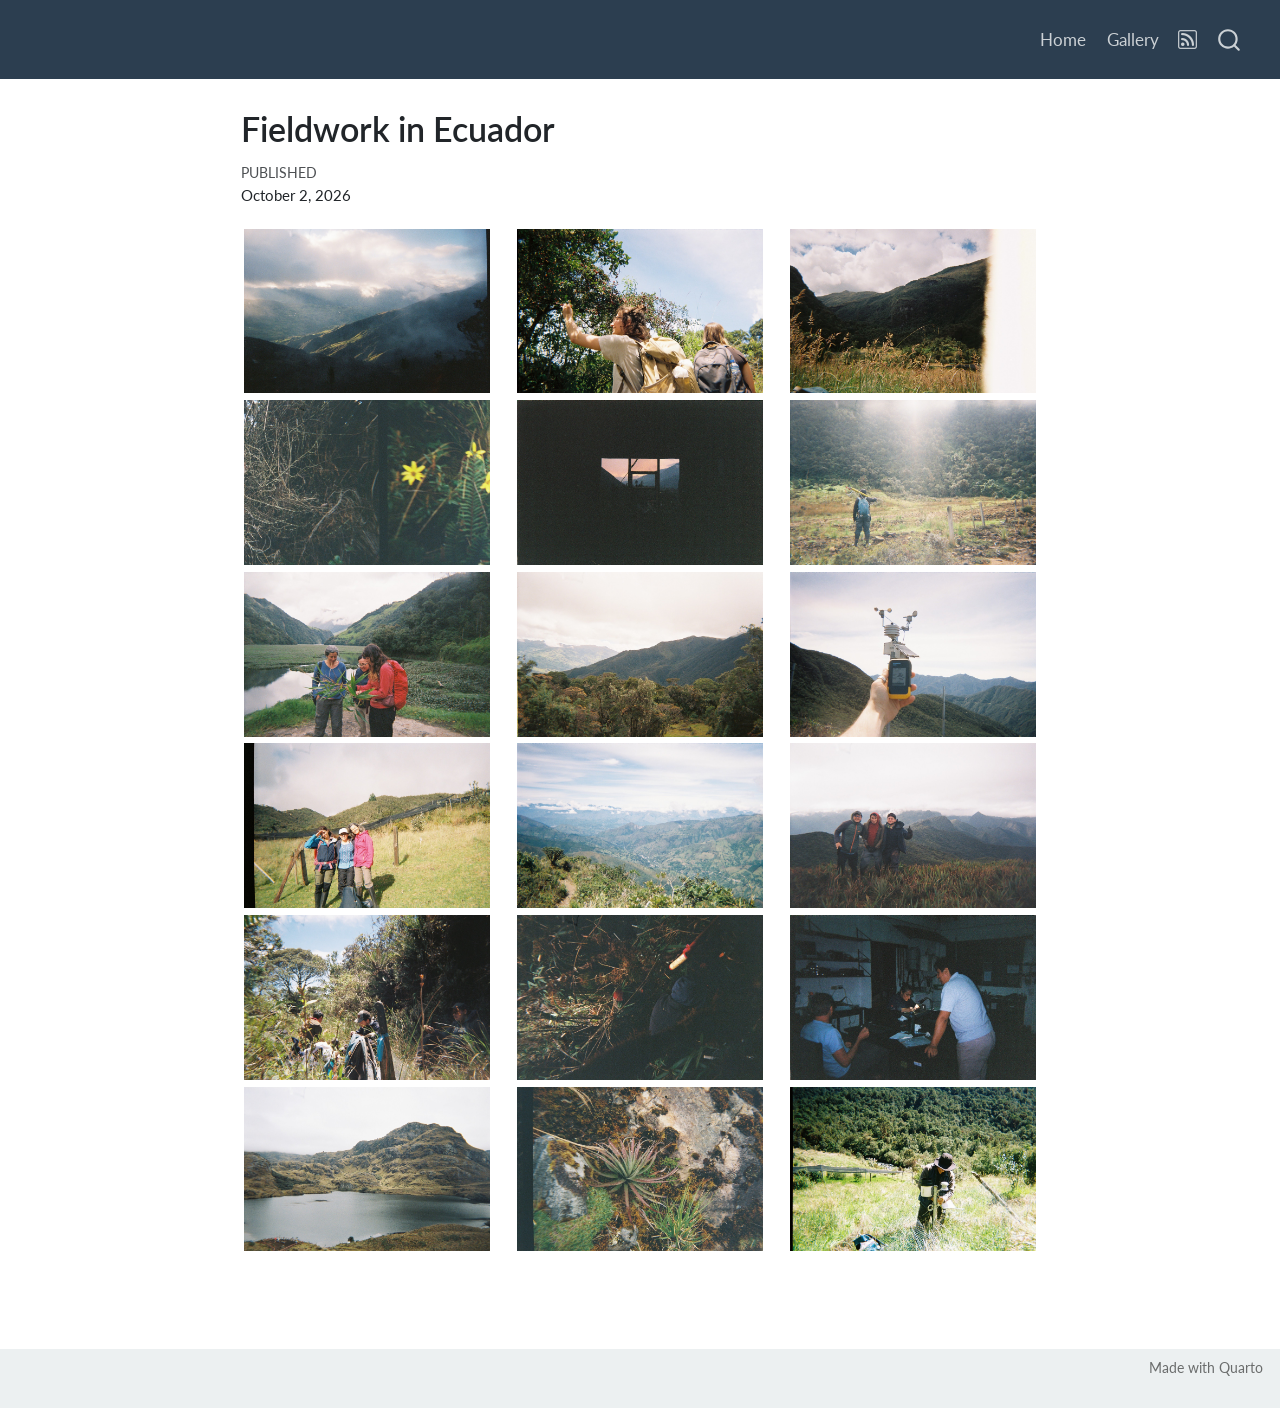
==== gallery/ecuador/index.html @ 5a34388e "Built site for gh-pages" ====
<!DOCTYPE html>
<html xmlns="http://www.w3.org/1999/xhtml" lang="en" xml:lang="en"><head>

<meta charset="utf-8">
<meta name="generator" content="quarto-1.11.9">

<meta name="viewport" content="width=device-width, initial-scale=1.0, user-scalable=yes">

<meta name="dcterms.date" content="2026-10-02">

<title>Fieldwork in Ecuador</title>
<style>
/* Default styles provided by pandoc.
** See https://pandoc.org/MANUAL.html#variables-for-html for config info.
*/
span.smallcaps{font-variant: small-caps;}
div.columns{display: flex; gap: 1.5em;}
div.column{flex: auto;}
@media screen {
div.columns{gap: min(4vw, 1.5em);}
div.column{overflow-x: auto;}
}
div.hanging-indent{margin-left: 1.5em; text-indent: -1.5em;}
ul.task-list{list-style: none;}
ul.task-list li input[type="checkbox"] {
  width: 0.8em;
  margin: 0 0.8em 0.2em -1em; /* quarto-specific, see https://github.com/quarto-dev/quarto-cli/issues/4556 */ 
  vertical-align: middle;
}
</style>


<script src="../../site_libs/quarto-nav/quarto-nav.js"></script>
<script src="../../site_libs/quarto-nav/headroom.min.js"></script>
<script src="../../site_libs/clipboard/clipboard.min.js"></script>
<script src="../../site_libs/quarto-search/autocomplete.umd.js"></script>
<script src="../../site_libs/quarto-search/fuse.min.js"></script>
<script src="../../site_libs/quarto-search/quarto-search.js"></script>
<meta name="quarto:offset" content="../../">
<script src="../../site_libs/quarto-html/quarto.js" type="module"></script>
<script src="../../site_libs/quarto-html/tabsets/tabsets.js" type="module"></script>
<script src="../../site_libs/quarto-html/scrollable-regions/scrollable-regions.js" type="module"></script>
<script src="../../site_libs/quarto-html/popper.min.js"></script>
<script src="../../site_libs/quarto-html/tippy.umd.min.js"></script>
<script src="../../site_libs/quarto-html/anchor.min.js"></script>
<link href="../../site_libs/quarto-html/tippy.css" rel="stylesheet">
<link href="../../site_libs/quarto-html/quarto-syntax-highlighting-63b5708e65d6cd79cd7618c58d0c21e7.css" rel="stylesheet" id="quarto-text-highlighting-styles">
<script src="../../site_libs/bootstrap/bootstrap.min.js"></script>
<link href="../../site_libs/bootstrap/bootstrap-icons.css" rel="stylesheet">
<link href="../../site_libs/bootstrap/bootstrap-8af029a779f9b9d9d5376f5a45286f89.min.css" rel="stylesheet" append-hash="true" id="quarto-bootstrap" data-mode="light">
<script src="../../site_libs/quarto-contrib/glightbox/glightbox.min.js"></script>
<link href="../../site_libs/quarto-contrib/glightbox/glightbox.min.css" rel="stylesheet">
<link href="../../site_libs/quarto-contrib/glightbox/lightbox.css" rel="stylesheet">
<script id="quarto-search-options" type="application/json">{
  "location": "navbar",
  "copy-button": false,
  "collapse-after": 3,
  "panel-placement": "end",
  "type": "overlay",
  "limit": 50,
  "keyboard-shortcut": [
    "f",
    "/",
    "s"
  ],
  "show-item-context": false,
  "language": {
    "search-no-results-text": "No results",
    "search-matching-documents-text": "matching documents",
    "search-copy-link-title": "Copy link to search",
    "search-hide-matches-text": "Hide additional matches",
    "search-more-match-text": "more match in this document",
    "search-more-matches-text": "more matches in this document",
    "search-clear-button-title": "Clear",
    "search-text-placeholder": "",
    "search-detached-cancel-button-title": "Cancel",
    "search-submit-button-title": "Submit",
    "search-label": "Search"
  }
}</script>


<link rel="stylesheet" href="../../styles.css">
<meta property="og:title" content="Fieldwork in Ecuador">
<meta property="og:image" content="https://pakillo.github.io/academic-website-template-Quarto/gallery/ecuador/cover.jpg">
<meta property="og:image:height" content="1215">
<meta property="og:image:width" content="1815">
<meta name="twitter:title" content="Fieldwork in Ecuador">
<meta name="twitter:image" content="https://pakillo.github.io/academic-website-template-Quarto/gallery/ecuador/cover.jpg">
<meta name="twitter:card" content="summary_large_image">
</head>

<body class="nav-fixed fullcontent quarto-light"><a id="quarto-skip-link" class="visually-hidden-focusable" href="#quarto-document-content">Skip to main content</a>

<div id="quarto-search-results"></div>
  <header id="quarto-header" class="headroom fixed-top">
    <nav class="navbar navbar-expand-lg " data-bs-theme="dark" aria-label="Site">
      <div class="navbar-container container-fluid">
          <button class="navbar-toggler" type="button" data-bs-toggle="collapse" data-bs-target="#navbarCollapse" aria-controls="navbarCollapse" aria-expanded="false" aria-label="Toggle navigation" onclick="if (window.quartoToggleHeadroom) { window.quartoToggleHeadroom(); }">
  <span class="navbar-toggler-icon"></span>
</button>
          <div class="collapse navbar-collapse" id="navbarCollapse">
            <ul class="navbar-nav navbar-nav-scroll ms-auto">
  <li class="nav-item">
    <a class="nav-link" href="../../index.html"> 
<span class="menu-text">Home</span></a>
  </li>  
  <li class="nav-item">
    <a class="nav-link" href="../../gallery.html"> 
<span class="menu-text">Gallery</span></a>
  </li>  
  <li class="nav-item compact">
    <a class="nav-link" href="../../index.xml"> <i class="bi bi-rss" role="img">
</i> 
<span class="menu-text"></span></a>
  </li>  
</ul>
          </div> <!-- /navcollapse -->
            <div class="quarto-navbar-tools">
</div>
            <div id="quarto-search" class="" title="Search"></div>
      </div> <!-- /container-fluid -->
    </nav>
</header>
<!-- content -->
<div id="quarto-content" class="quarto-container page-columns page-rows-contents page-layout-article page-navbar">
<!-- sidebar -->
<!-- margin-sidebar -->
    
<!-- main -->
<main class="content" id="quarto-document-content" tabindex="-1">

<header id="title-block-header" class="quarto-title-block default">
<div class="quarto-title">
<h1 class="title">Fieldwork in Ecuador</h1>
</div>



<div class="quarto-title-meta">

    
    <div>
    <div class="quarto-title-meta-heading">Published</div>
    <div class="quarto-title-meta-contents">
      <p class="date">October 2, 2026</p>
    </div>
  </div>
  
    
  </div>
  


</header>


<div class="quarto-layout-panel" data-layout-ncol="3">
<div class="quarto-layout-row">
<div class="quarto-layout-cell" style="flex-basis: 33.3%;justify-content: center;">
<p><a href="cover.jpg" class="lightbox" data-gallery="ecuador"><img src="cover.jpg" class="img-fluid"></a></p>
</div>
<div class="quarto-layout-cell" style="flex-basis: 33.3%;justify-content: center;">
<p><a href="chloe.JPG" class="lightbox" data-gallery="ecuador"><img src="chloe.JPG" class="img-fluid"></a></p>
</div>
<div class="quarto-layout-cell" style="flex-basis: 33.3%;justify-content: center;">
<p><a href="CNV00001.jpg" class="lightbox" data-gallery="ecuador"><img src="CNV00001.jpg" class="img-fluid"></a></p>
</div>
</div>
<div class="quarto-layout-row">
<div class="quarto-layout-cell" style="flex-basis: 33.3%;justify-content: center;">
<p><a href="CNV00003.jpg" class="lightbox" data-gallery="ecuador"><img src="CNV00003.jpg" class="img-fluid"></a></p>
</div>
<div class="quarto-layout-cell" style="flex-basis: 33.3%;justify-content: center;">
<p><a href="CNV00003b.JPG" class="lightbox" data-gallery="ecuador"><img src="CNV00003b.JPG" class="img-fluid"></a></p>
</div>
<div class="quarto-layout-cell" style="flex-basis: 33.3%;justify-content: center;">
<p><a href="CNV00004.jpg" class="lightbox" data-gallery="ecuador"><img src="CNV00004.jpg" class="img-fluid"></a></p>
</div>
</div>
<div class="quarto-layout-row">
<div class="quarto-layout-cell" style="flex-basis: 33.3%;justify-content: center;">
<p><a href="CNV00006.jpg" class="lightbox" data-gallery="ecuador"><img src="CNV00006.jpg" class="img-fluid"></a></p>
</div>
<div class="quarto-layout-cell" style="flex-basis: 33.3%;justify-content: center;">
<p><a href="CNV00007.jpg" class="lightbox" data-gallery="ecuador"><img src="CNV00007.jpg" class="img-fluid"></a></p>
</div>
<div class="quarto-layout-cell" style="flex-basis: 33.3%;justify-content: center;">
<p><a href="CNV00007b.JPG" class="lightbox" data-gallery="ecuador"><img src="CNV00007b.JPG" class="img-fluid"></a></p>
</div>
</div>
<div class="quarto-layout-row">
<div class="quarto-layout-cell" style="flex-basis: 33.3%;justify-content: center;">
<p><a href="CNV00008.jpg" class="lightbox" data-gallery="ecuador"><img src="CNV00008.jpg" class="img-fluid"></a></p>
</div>
<div class="quarto-layout-cell" style="flex-basis: 33.3%;justify-content: center;">
<p><a href="CNV00014.JPG" class="lightbox" data-gallery="ecuador"><img src="CNV00014.JPG" class="img-fluid"></a></p>
</div>
<div class="quarto-layout-cell" style="flex-basis: 33.3%;justify-content: center;">
<p><a href="CNV00018.jpg" class="lightbox" data-gallery="ecuador"><img src="CNV00018.jpg" class="img-fluid"></a></p>
</div>
</div>
<div class="quarto-layout-row">
<div class="quarto-layout-cell" style="flex-basis: 33.3%;justify-content: center;">
<p><a href="CNV00019.jpg" class="lightbox" data-gallery="ecuador"><img src="CNV00019.jpg" class="img-fluid"></a></p>
</div>
<div class="quarto-layout-cell" style="flex-basis: 33.3%;justify-content: center;">
<p><a href="CNV00020.jpg" class="lightbox" data-gallery="ecuador"><img src="CNV00020.jpg" class="img-fluid"></a></p>
</div>
<div class="quarto-layout-cell" style="flex-basis: 33.3%;justify-content: center;">
<p><a href="ecsf.JPG" class="lightbox" data-gallery="ecuador"><img src="ecsf.JPG" class="img-fluid"></a></p>
</div>
</div>
<div class="quarto-layout-row">
<div class="quarto-layout-cell" style="flex-basis: 33.3%;justify-content: center;">
<p><a href="paramo.JPG" class="lightbox" data-gallery="ecuador"><img src="paramo.JPG" class="img-fluid"></a></p>
</div>
<div class="quarto-layout-cell" style="flex-basis: 33.3%;justify-content: center;">
<p><a href="paramo1.JPG" class="lightbox" data-gallery="ecuador"><img src="paramo1.JPG" class="img-fluid"></a></p>
</div>
<div class="quarto-layout-cell" style="flex-basis: 33.3%;justify-content: center;">
<p><a href="walter.JPG" class="lightbox" data-gallery="ecuador"><img src="walter.JPG" class="img-fluid"></a></p>
</div>
</div>
</div>



</main> <!-- /main -->
<script id="quarto-html-after-body" type="application/javascript">
  window.document.addEventListener("DOMContentLoaded", function (event) {
    const icon = "";
    const anchorJS = new window.AnchorJS();
    anchorJS.options = {
      placement: 'right',
      icon: icon
    };
    anchorJS.add('.anchored');
    const isCodeAnnotation = (el) => {
      for (const clz of el.classList) {
        if (clz.startsWith('code-annotation-')) {                     
          return true;
        }
      }
      return false;
    }
    const onCopySuccess = function(e) {
      // button target
      const button = e.trigger;
      // don't keep focus
      button.blur();
      // flash "checked"
      button.classList.add('code-copy-button-checked');
      var currentTitle = button.getAttribute("title");
      button.setAttribute("title", "Copied!");
      let tooltip;
      if (window.bootstrap) {
        button.setAttribute("data-bs-toggle", "tooltip");
        button.setAttribute("data-bs-placement", "left");
        button.setAttribute("data-bs-title", "Copied!");
        tooltip = new bootstrap.Tooltip(button, 
          { trigger: "manual", 
            customClass: "code-copy-button-tooltip",
            offset: [0, -8]});
        tooltip.show();    
      }
      setTimeout(function() {
        if (tooltip) {
          tooltip.hide();
          button.removeAttribute("data-bs-title");
          button.removeAttribute("data-bs-toggle");
          button.removeAttribute("data-bs-placement");
        }
        button.setAttribute("title", currentTitle);
        button.classList.remove('code-copy-button-checked');
      }, 1000);
      // clear code selection
      e.clearSelection();
    }
    const getTextToCopy = function(trigger) {
      const outerScaffold = trigger.parentElement.cloneNode(true);
      const codeEl = outerScaffold.querySelector('code');
      for (const childEl of codeEl.children) {
        if (isCodeAnnotation(childEl)) {
          childEl.remove();
        }
      }
      return codeEl.innerText;
    }
    const clipboard = new window.ClipboardJS('.code-copy-button:not([data-in-quarto-modal])', {
      text: getTextToCopy
    });
    clipboard.on('success', onCopySuccess);
    if (window.document.getElementById('quarto-embedded-source-code-modal')) {
      const clipboardModal = new window.ClipboardJS('.code-copy-button[data-in-quarto-modal]', {
        text: getTextToCopy,
        container: window.document.getElementById('quarto-embedded-source-code-modal')
      });
      clipboardModal.on('success', onCopySuccess);
    }
      var localhostRegex = new RegExp(/^(?:http|https):\/\/localhost\:?[0-9]*\//);
      var mailtoRegex = new RegExp(/^mailto:/);
        var filterRegex = new RegExp("https:\/\/pakillo\.github\.io\/academic-website-template-Quarto");
      var isInternal = (href) => {
          return filterRegex.test(href) || localhostRegex.test(href) || mailtoRegex.test(href);
      }
      // Inspect non-navigation links and adorn them if external
      window.quartoDecorateExternalLinks = function (root) {
     var links = (root || window.document).querySelectorAll('a[href]:not(.nav-link):not(.navbar-brand):not(.toc-action):not(.sidebar-link):not(.sidebar-item-toggle):not(.pagination-link):not(.no-external):not([aria-hidden]):not(.dropdown-item):not(.quarto-navigation-tool):not(.about-link)');
      for (var i=0; i<links.length; i++) {
        const link = links[i];
        if (!isInternal(link.href)) {
          // undo the damage that might have been done by quarto-nav.js in the case of
          // links that we want to consider external
          if (link.dataset.originalHref !== undefined) {
            link.href = link.dataset.originalHref;
          }
          if (!link.classList.contains('no-external-icon')) {
          }
        }
      }
      };
      window.quartoDecorateExternalLinks(window.document);
    // Esc closes the popup (WCAG 1.4.13) and focus leaving both trigger and
    // popup closes it (WCAG 2.4.11); tippy handles neither for interactive popups.
    const hideOnEscAndFocusOut = {
      name: 'hideOnEscAndFocusOut',
      defaultValue: true,
      fn(instance) {
        const dismiss = () => {
          // A show scheduled by the trigger delay would otherwise reopen it
          instance.clearDelayTimeouts();
          instance.hide();
        };
        const onKeyDown = (event) => {
          if (event.key !== 'Escape') {
            return;
          }
          // Keep Esc from also reaching page handlers (e.g. reveal.js overview),
          // except an open reveal.js slide menu, which Esc should close too.
          // The menu handles keys only when its keyboard option is on.
          const menuHandlesEsc = window.Reveal?.getPlugin?.('menu')?.isOpen() &&
            window.Reveal.getConfig().menu?.keyboard !== false;
          if (!menuHandlesEsc) {
            event.stopPropagation();
          }
          if (instance.popper.contains(window.document.activeElement)) {
            // Disabled while refocusing so the focus trigger does not reopen it
            instance.disable();
            instance.reference.focus();
            instance.enable();
          }
          dismiss();
        };
        const onFocusOut = (event) => {
          const target = event.relatedTarget;
          if (target && !instance.reference.contains(target) &&
              !instance.popper.contains(target)) {
            dismiss();
          }
        };
        // On the trigger too: a click trigger (code-annotations: select) has no
        // blur handling. Attached for the instance's lifetime so leaving the
        // trigger also cancels a show still pending on the trigger delay.
        instance.reference.addEventListener('focusout', onFocusOut);
        return {
          onShow() {
            window.document.addEventListener('keydown', onKeyDown, true);
            instance.popper.addEventListener('focusout', onFocusOut);
          },
          onHide() {
            window.document.removeEventListener('keydown', onKeyDown, true);
            instance.popper.removeEventListener('focusout', onFocusOut);
          },
          onDestroy() {
            instance.reference.removeEventListener('focusout', onFocusOut);
          },
        };
      },
    };
    function tippyHover(el, contentFn, onTriggerFn, onUntriggerFn) {
      const config = {
        allowHTML: true,
        maxWidth: 500,
        delay: 100,
        arrow: false,
        appendTo: function(el) {
            return el.parentElement;
        },
        interactive: true,
        interactiveBorder: 10,
        theme: 'quarto',
        placement: 'bottom-start',
        plugins: [hideOnEscAndFocusOut],
      };
      if (contentFn) {
        config.content = contentFn;
      }
      if (onTriggerFn) {
        config.onTrigger = onTriggerFn;
      }
      if (onUntriggerFn) {
        config.onUntrigger = onUntriggerFn;
      }
      window.tippy(el, config); 
    }
    const noterefs = window.document.querySelectorAll('a[role="doc-noteref"]');
    for (var i=0; i<noterefs.length; i++) {
      const ref = noterefs[i];
      tippyHover(ref, function() {
        // use id or data attribute instead here
        let href = ref.getAttribute('data-footnote-href') || ref.getAttribute('href');
        try { href = new URL(href).hash; } catch {}
        const id = href.replace(/^#\/?/, "");
        const note = window.document.getElementById(id);
        if (note) {
          return note.innerHTML;
        } else {
          return "";
        }
      });
    }
    const xrefs = window.document.querySelectorAll('a.quarto-xref');
    const processXRef = (id, note) => {
      // Strip column container classes
      const stripColumnClz = (el) => {
        el.classList.remove("page-full", "page-columns");
        if (el.children) {
          for (const child of el.children) {
            stripColumnClz(child);
          }
        }
      }
      stripColumnClz(note)
      if (id === null || id.startsWith('sec-')) {
        // Special case sections, only their first couple elements
        const container = document.createElement("div");
        if (note.children && note.children.length > 2) {
          container.appendChild(note.children[0].cloneNode(true));
          for (let i = 1; i < note.children.length; i++) {
            const child = note.children[i];
            if (child.tagName === "P" && child.innerText === "") {
              continue;
            } else {
              container.appendChild(child.cloneNode(true));
              break;
            }
          }
          if (window.Quarto?.typesetMath) {
            window.Quarto.typesetMath(container);
          }
          return container.innerHTML
        } else {
          if (window.Quarto?.typesetMath) {
            window.Quarto.typesetMath(note);
          }
          return note.innerHTML;
        }
      } else {
        // Remove any anchor links if they are present
        const anchorLink = note.querySelector('a.anchorjs-link');
        if (anchorLink) {
          anchorLink.remove();
        }
        if (window.Quarto?.typesetMath) {
          window.Quarto.typesetMath(note);
        }
        if (note.classList.contains("callout")) {
          return note.outerHTML;
        } else {
          return note.innerHTML;
        }
      }
    }
    for (var i=0; i<xrefs.length; i++) {
      const xref = xrefs[i];
      tippyHover(xref, undefined, function(instance) {
        instance.disable();
        let url = xref.getAttribute('href');
        let hash = undefined; 
        if (url.startsWith('#')) {
          hash = url;
        } else {
          try { hash = new URL(url).hash; } catch {}
        }
        if (hash) {
          const id = hash.replace(/^#\/?/, "");
          const note = window.document.getElementById(id);
          if (note !== null) {
            try {
              const html = processXRef(id, note.cloneNode(true));
              instance.setContent(html);
            } finally {
              instance.enable();
              instance.show();
            }
          } else {
            // See if we can fetch this
            fetch(url.split('#')[0])
            .then(res => res.text())
            .then(html => {
              const parser = new DOMParser();
              const htmlDoc = parser.parseFromString(html, "text/html");
              const note = htmlDoc.getElementById(id);
              if (note !== null) {
                const html = processXRef(id, note);
                instance.setContent(html);
              } 
            }).finally(() => {
              instance.enable();
              instance.show();
            });
          }
        } else {
          // See if we can fetch a full url (with no hash to target)
          // This is a special case and we should probably do some content thinning / targeting
          fetch(url)
          .then(res => res.text())
          .then(html => {
            const parser = new DOMParser();
            const htmlDoc = parser.parseFromString(html, "text/html");
            const note = htmlDoc.querySelector('main.content');
            if (note !== null) {
              // This should only happen for chapter cross references
              // (since there is no id in the URL)
              // remove the first header
              if (note.children.length > 0 && note.children[0].tagName === "HEADER") {
                note.children[0].remove();
              }
              const html = processXRef(null, note);
              instance.setContent(html);
            } 
          }).finally(() => {
            instance.enable();
            instance.show();
          });
        }
      }, function(instance) {
      });
    }
        let selectedAnnoteEl;
        const selectorForAnnotation = ( cell, annotation) => {
          let cellAttr = 'data-code-cell="' + cell + '"';
          let lineAttr = 'data-code-annotation="' +  annotation + '"';
          const selector = 'span[' + cellAttr + '][' + lineAttr + ']';
          return selector;
        }
        const selectCodeLines = (annoteEl) => {
          const doc = window.document;
          const targetCell = annoteEl.getAttribute("data-target-cell");
          const targetAnnotation = annoteEl.getAttribute("data-target-annotation");
          const annoteSpan = window.document.querySelector(selectorForAnnotation(targetCell, targetAnnotation));
          const lines = annoteSpan.getAttribute("data-code-lines").split(",");
          const lineIds = lines.map((line) => {
            return targetCell + "-" + line;
          })
          // Each band is positioned against its own containing block, which is
          // not the offsetParent of the lines, so place it from client rects.
          const placeBand = (band, firstEl, lastEl, codeBlock) => {
            const container = band.offsetParent;
            if (container === null) {
              return;
            }
            const containerRect = container.getBoundingClientRect();
            // Reveal.js scales slides with a transform, so convert client
            // pixels back to the CSS pixels of the container.
            const scale = containerRect.height / container.offsetHeight || 1;
            const firstRect = firstEl.getBoundingClientRect();
            const lastRect = lastEl.getBoundingClientRect();
            const top = (firstRect.top - containerRect.top) / scale - container.clientTop + container.scrollTop;
            const height = (lastRect.bottom - firstRect.top) / scale;
            band.style.top = top - 2 + "px";
            band.style.height = height + 4 + "px";
            if (codeBlock) {
              // Without the copy button wrapper, the containing block is wider
              // than the code block, so span the code block explicitly.
              const blockRect = codeBlock.getBoundingClientRect();
              band.style.left = (blockRect.left - containerRect.left) / scale - container.clientLeft + container.scrollLeft + "px";
              band.style.width = blockRect.width / scale + "px";
            }
          };
          if (lineIds.length > 0) {
            const el = window.document.getElementById(lineIds[0]);
            const lastEl = window.document.getElementById(lineIds[lineIds.length - 1]);
            const parent = el.parentElement.parentElement;
            // cook up a div (if necessary) and position it
            let div = window.document.getElementById("code-annotation-line-highlight");
            if (div === null) {
              div = window.document.createElement("div");
              div.setAttribute("id", "code-annotation-line-highlight");
              div.style.position = 'absolute';
              parent.appendChild(div);
            }
            placeBand(div, el, lastEl, parent.closest("div.sourceCode") || parent);
            let gutterDiv = window.document.getElementById("code-annotation-line-highlight-gutter");
            if (gutterDiv === null) {
              gutterDiv = window.document.createElement("div");
              gutterDiv.setAttribute("id", "code-annotation-line-highlight-gutter");
              gutterDiv.style.position = 'absolute';
              const codeCell = window.document.getElementById(targetCell);
              const gutter = codeCell.querySelector('.code-annotation-gutter');
              gutter.appendChild(gutterDiv);
            }
            placeBand(gutterDiv, el, lastEl);
            selectedAnnoteEl = annoteEl;
          }
        };
        const unselectCodeLines = () => {
          const elementsIds = ["code-annotation-line-highlight", "code-annotation-line-highlight-gutter"];
          elementsIds.forEach((elId) => {
            const div = window.document.getElementById(elId);
            if (div) {
              div.remove();
            }
          });
          selectedAnnoteEl = undefined;
        };
          // Handle positioning of the toggle
      window.addEventListener(
        "resize",
        throttle(() => {
          elRect = undefined;
          if (selectedAnnoteEl) {
            selectCodeLines(selectedAnnoteEl);
          }
        }, 10)
      );
      function throttle(fn, ms) {
      let throttle = false;
      let timer;
        return (...args) => {
          if(!throttle) { // first call gets through
              fn.apply(this, args);
              throttle = true;
          } else { // all the others get throttled
              if(timer) clearTimeout(timer); // cancel #2
              timer = setTimeout(() => {
                fn.apply(this, args);
                timer = throttle = false;
              }, ms);
          }
        };
      }
        // Attach click handler to the DT
        const annoteDls = window.document.querySelectorAll('dt[data-target-cell]');
        for (const annoteDlNode of annoteDls) {
          annoteDlNode.addEventListener('click', (event) => {
            const clickedEl = event.target;
            if (clickedEl !== selectedAnnoteEl) {
              unselectCodeLines();
              const activeEl = window.document.querySelector('dt[data-target-cell].code-annotation-active');
              if (activeEl) {
                activeEl.classList.remove('code-annotation-active');
              }
              selectCodeLines(clickedEl);
              clickedEl.classList.add('code-annotation-active');
            } else {
              // Unselect the line
              unselectCodeLines();
              clickedEl.classList.remove('code-annotation-active');
            }
          });
        }
    const findCites = (el) => {
      const parentEl = el.parentElement;
      if (parentEl) {
        const cites = parentEl.dataset.cites;
        if (cites) {
          return {
            el,
            cites: cites.split(' ')
          };
        } else {
          return findCites(el.parentElement)
        }
      } else {
        return undefined;
      }
    };
    var bibliorefs = window.document.querySelectorAll('a[role="doc-biblioref"]');
    for (var i=0; i<bibliorefs.length; i++) {
      const ref = bibliorefs[i];
      const citeInfo = findCites(ref);
      if (citeInfo) {
        tippyHover(citeInfo.el, function() {
          var popup = window.document.createElement('div');
          citeInfo.cites.forEach(function(cite) {
            var citeDiv = window.document.createElement('div');
            citeDiv.classList.add('hanging-indent');
            citeDiv.classList.add('csl-entry');
            var biblioDiv = window.document.getElementById('ref-' + cite);
            if (biblioDiv) {
              citeDiv.innerHTML = biblioDiv.innerHTML;
            }
            popup.appendChild(citeDiv);
          });
          return popup.innerHTML;
        });
      }
    }
  });
  </script>
  <script type="application/javascript">
  window.quartoScrollableRegionsLabels = {"code":"Scrollable code","output":"Scrollable output"};
  </script>
</div> <!-- /content -->
<footer class="footer">
  <div class="nav-footer">
    <div class="nav-footer-left">
      &nbsp;
    </div>   
    <div class="nav-footer-center">
      &nbsp;
    </div>
    <div class="nav-footer-right">
<p>Made with Quarto</p>
</div>
  </div>
</footer>
<script>var lightboxQuarto = GLightbox({"closeEffect":"zoom","descPosition":"bottom","loop":false,"openEffect":"zoom","selector":".lightbox"});
(function() {
  let previousOnload = window.onload;
  window.onload = () => {
    if (previousOnload) {
      previousOnload();
    }
    lightboxQuarto.on('slide_before_load', (data) => {
      const { slideIndex, slideNode, slideConfig, player, trigger } = data;
      const href = trigger.getAttribute('href');
      if (href !== null) {
        const imgEl = window.document.querySelector(`a[href="${href}"] img`);
        if (imgEl !== null) {
          const srcAttr = imgEl.getAttribute("src");
          if (srcAttr && srcAttr.startsWith("data:")) {
            slideConfig.href = srcAttr;
          }
        }
      } 
    });
  
    lightboxQuarto.on('slide_after_load', (data) => {
      const { slideIndex, slideNode, slideConfig, player, trigger } = data;
      if (window.Quarto?.typesetMath) {
        window.Quarto.typesetMath(slideNode);
      }
    });
  
  };
  
})();
          </script>




</body></html>
---- site_libs/quarto-html/tippy.css ----
.tippy-box[data-animation=fade][data-state=hidden]{opacity:0}[data-tippy-root]{max-width:calc(100vw - 10px)}.tippy-box{position:relative;background-color:#333;color:#fff;border-radius:4px;font-size:14px;line-height:1.4;white-space:normal;outline:0;transition-property:transform,visibility,opacity}.tippy-box[data-placement^=top]>.tippy-arrow{bottom:0}.tippy-box[data-placement^=top]>.tippy-arrow:before{bottom:-7px;left:0;border-width:8px 8px 0;border-top-color:initial;transform-origin:center top}.tippy-box[data-placement^=bottom]>.tippy-arrow{top:0}.tippy-box[data-placement^=bottom]>.tippy-arrow:before{top:-7px;left:0;border-width:0 8px 8px;border-bottom-color:initial;transform-origin:center bottom}.tippy-box[data-placement^=left]>.tippy-arrow{right:0}.tippy-box[data-placement^=left]>.tippy-arrow:before{border-width:8px 0 8px 8px;border-left-color:initial;right:-7px;transform-origin:center left}.tippy-box[data-placement^=right]>.tippy-arrow{left:0}.tippy-box[data-placement^=right]>.tippy-arrow:before{left:-7px;border-width:8px 8px 8px 0;border-right-color:initial;transform-origin:center right}.tippy-box[data-inertia][data-state=visible]{transition-timing-function:cubic-bezier(.54,1.5,.38,1.11)}.tippy-arrow{width:16px;height:16px;color:#333}.tippy-arrow:before{content:"";position:absolute;border-color:transparent;border-style:solid}.tippy-content{position:relative;padding:5px 9px;z-index:1}
---- site_libs/quarto-html/quarto-syntax-highlighting-63b5708e65d6cd79cd7618c58d0c21e7.css ----
/* quarto syntax highlight colors */
:root {
  --quarto-hl-ot-color: #003B4F;
  --quarto-hl-at-color: #657422;
  --quarto-hl-ss-color: #20794D;
  --quarto-hl-an-color: #5E5E5E;
  --quarto-hl-fu-color: #4758AB;
  --quarto-hl-st-color: #20794D;
  --quarto-hl-cf-color: #003B4F;
  --quarto-hl-op-color: #5E5E5E;
  --quarto-hl-er-color: #AD0000;
  --quarto-hl-bn-color: #AD0000;
  --quarto-hl-al-color: #AD0000;
  --quarto-hl-va-color: #111111;
  --quarto-hl-bu-color: inherit;
  --quarto-hl-ex-color: inherit;
  --quarto-hl-pp-color: #AD0000;
  --quarto-hl-in-color: #5E5E5E;
  --quarto-hl-vs-color: #20794D;
  --quarto-hl-wa-color: #5E5E5E;
  --quarto-hl-do-color: #5E5E5E;
  --quarto-hl-im-color: #00769E;
  --quarto-hl-ch-color: #20794D;
  --quarto-hl-dt-color: #AD0000;
  --quarto-hl-fl-color: #AD0000;
  --quarto-hl-co-color: #5E5E5E;
  --quarto-hl-cv-color: #5E5E5E;
  --quarto-hl-cn-color: #8f5902;
  --quarto-hl-sc-color: #5E5E5E;
  --quarto-hl-dv-color: #AD0000;
  --quarto-hl-kw-color: #003B4F;
}

/* other quarto variables */
:root {
  --quarto-font-monospace: SFMono-Regular, Menlo, Monaco, Consolas, "Liberation Mono", "Courier New", monospace;
}

/* syntax highlight based on Pandoc's rules */
pre > code.sourceCode > span {
  color: #003B4F;
}

code.sourceCode > span {
  color: #003B4F;
}

div.sourceCode,
div.sourceCode pre.sourceCode {
  color: #003B4F;
}

/* Normal */
code span {
  color: #003B4F;
}

/* Alert */
code span.al {
  color: #AD0000;
  font-style: inherit;
}

/* Annotation */
code span.an {
  color: #5E5E5E;
  font-style: inherit;
}

/* Attribute */
code span.at {
  color: #657422;
  font-style: inherit;
}

/* BaseN */
code span.bn {
  color: #AD0000;
  font-style: inherit;
}

/* BuiltIn */
code span.bu {
  font-style: inherit;
}

/* ControlFlow */
code span.cf {
  color: #003B4F;
  font-weight: bold;
  font-style: inherit;
}

/* Char */
code span.ch {
  color: #20794D;
  font-style: inherit;
}

/* Constant */
code span.cn {
  color: #8f5902;
  font-style: inherit;
}

/* Comment */
code span.co {
  color: #5E5E5E;
  font-style: inherit;
}

/* CommentVar */
code span.cv {
  color: #5E5E5E;
  font-style: italic;
}

/* Documentation */
code span.do {
  color: #5E5E5E;
  font-style: italic;
}

/* DataType */
code span.dt {
  color: #AD0000;
  font-style: inherit;
}

/* DecVal */
code span.dv {
  color: #AD0000;
  font-style: inherit;
}

/* Error */
code span.er {
  color: #AD0000;
  font-style: inherit;
}

/* Extension */
code span.ex {
  font-style: inherit;
}

/* Float */
code span.fl {
  color: #AD0000;
  font-style: inherit;
}

/* Function */
code span.fu {
  color: #4758AB;
  font-style: inherit;
}

/* Import */
code span.im {
  color: #00769E;
  font-style: inherit;
}

/* Information */
code span.in {
  color: #5E5E5E;
  font-style: inherit;
}

/* Keyword */
code span.kw {
  color: #003B4F;
  font-weight: bold;
  font-style: inherit;
}

/* Operator */
code span.op {
  color: #5E5E5E;
  font-style: inherit;
}

/* Other */
code span.ot {
  color: #003B4F;
  font-style: inherit;
}

/* Preprocessor */
code span.pp {
  color: #AD0000;
  font-style: inherit;
}

/* SpecialChar */
code span.sc {
  color: #5E5E5E;
  font-style: inherit;
}

/* SpecialString */
code span.ss {
  color: #20794D;
  font-style: inherit;
}

/* String */
code span.st {
  color: #20794D;
  font-style: inherit;
}

/* Variable */
code span.va {
  color: #111111;
  font-style: inherit;
}

/* VerbatimString */
code span.vs {
  color: #20794D;
  font-style: inherit;
}

/* Warning */
code span.wa {
  color: #5E5E5E;
  font-style: italic;
}

.prevent-inlining {
  content: "</";
}

/*# sourceMappingURL=054cc16b9e9817627be6994582d2ffb5.css.map */
---- styles.css ----
/* css styles */
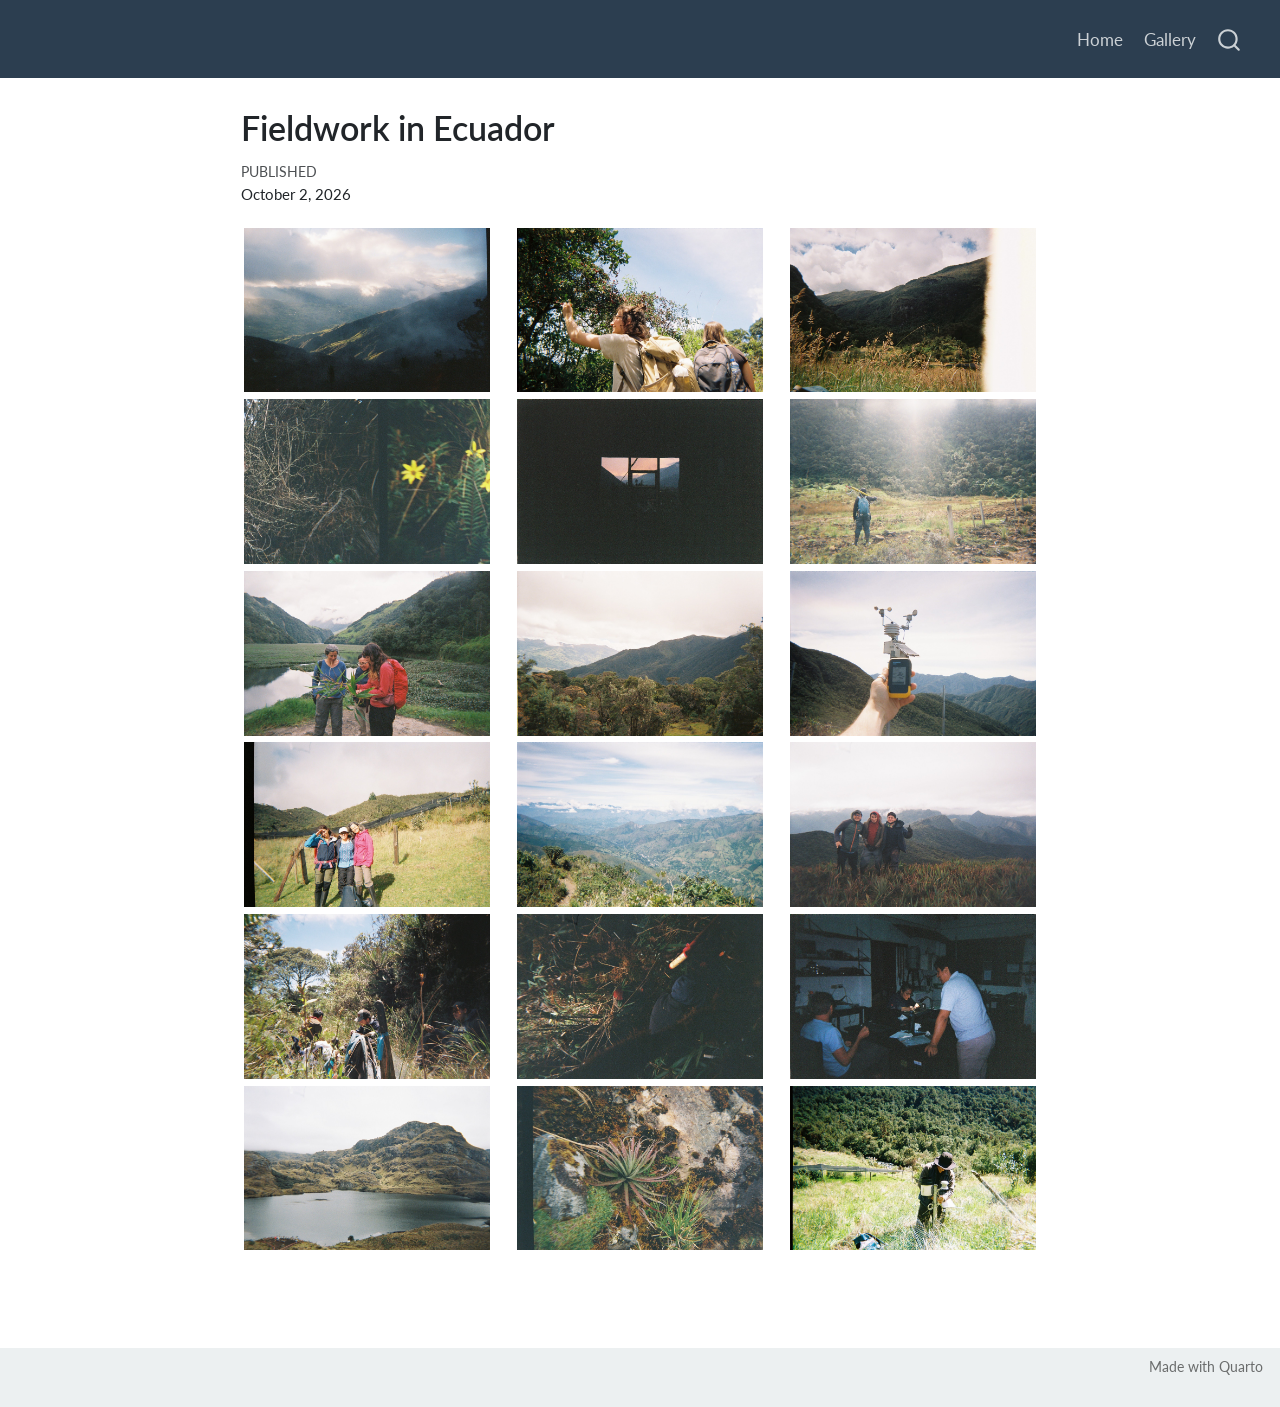
==== commit 6e2191fe: "Built site for gh-pages" ====
--- a/gallery/ecuador/index.html
+++ b/gallery/ecuador/index.html
@@ -47,7 +47,7 @@
 <link href="../../site_libs/quarto-html/quarto-syntax-highlighting-63b5708e65d6cd79cd7618c58d0c21e7.css" rel="stylesheet" id="quarto-text-highlighting-styles">
 <script src="../../site_libs/bootstrap/bootstrap.min.js"></script>
 <link href="../../site_libs/bootstrap/bootstrap-icons.css" rel="stylesheet">
-<link href="../../site_libs/bootstrap/bootstrap-8af029a779f9b9d9d5376f5a45286f89.min.css" rel="stylesheet" append-hash="true" id="quarto-bootstrap" data-mode="light">
+<link href="../../site_libs/bootstrap/bootstrap-6f8edef2d98f44ed6a48d0c9b9faa987.min.css" rel="stylesheet" append-hash="true" id="quarto-bootstrap" data-mode="light">
 <script src="../../site_libs/quarto-contrib/glightbox/glightbox.min.js"></script>
 <link href="../../site_libs/quarto-contrib/glightbox/glightbox.min.css" rel="stylesheet">
 <link href="../../site_libs/quarto-contrib/glightbox/lightbox.css" rel="stylesheet">
@@ -108,11 +108,6 @@
   <li class="nav-item">
     <a class="nav-link" href="../../gallery.html"> 
 <span class="menu-text">Gallery</span></a>
-  </li>  
-  <li class="nav-item compact">
-    <a class="nav-link" href="../../index.xml"> <i class="bi bi-rss" role="img">
-</i> 
-<span class="menu-text"></span></a>
   </li>  
 </ul>
           </div> <!-- /navcollapse -->
